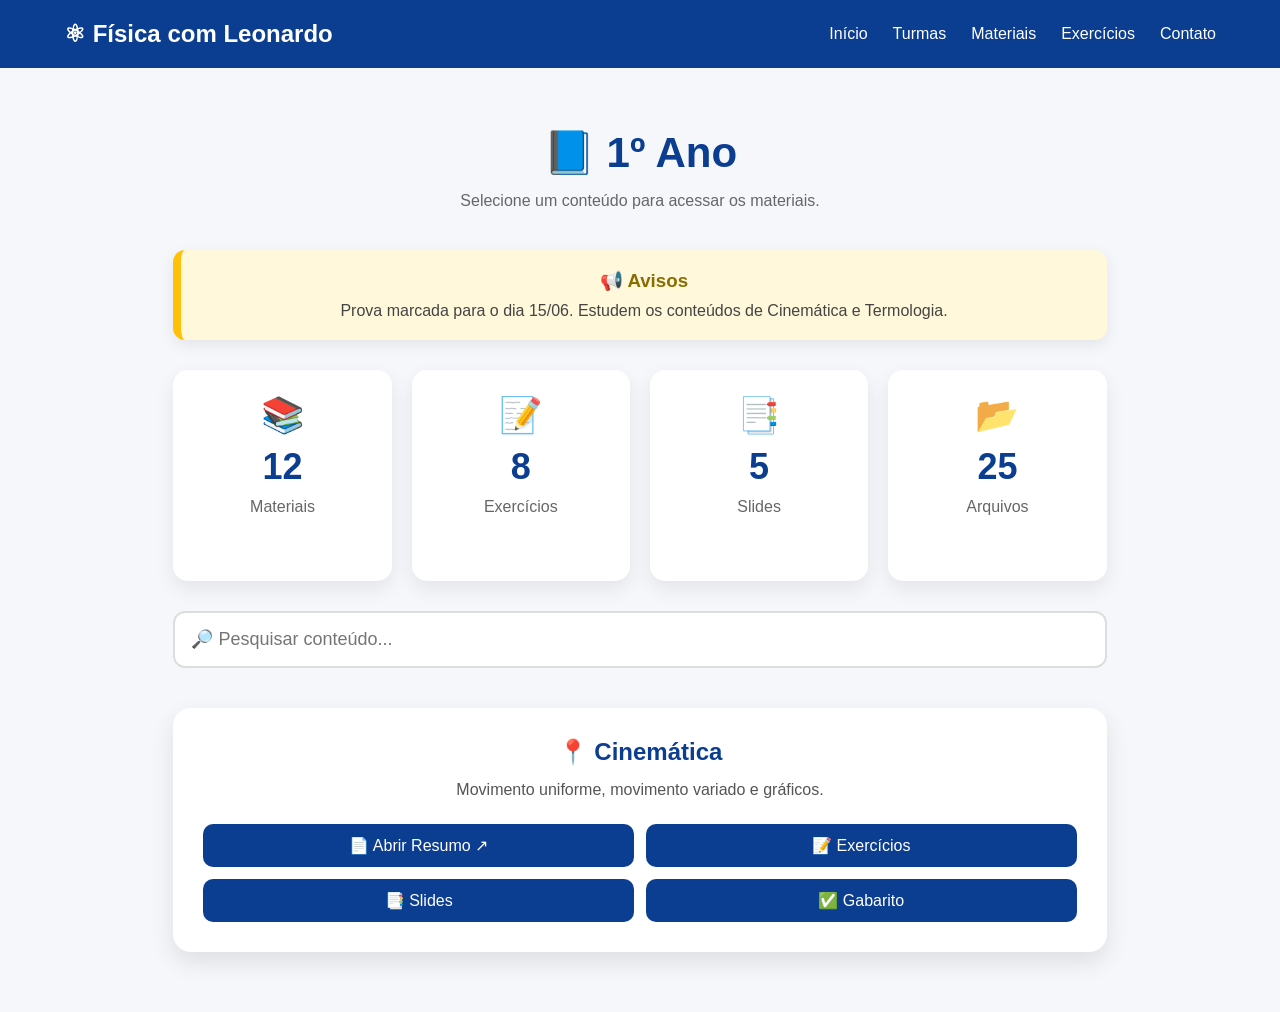
==== turmas/1ano.html @ 88575f0d "Primeira versão do Portal do Professor Leonardo" ====
<!DOCTYPE html>
<html lang="pt-BR">

<head>

<meta charset="UTF-8">
<meta name="viewport" content="width=device-width, initial-scale=1.0">

<title>1º Ano</title>

<link rel="stylesheet" href="../css/style.css">

</head>

<body>

<header>

<nav class="navbar">

<h2 class="logo">⚛ Física com Leonardo</h2>

<ul class="menu">

<li><a href="../index.html">Início</a></li>

<li><a href="../turmas.html">Turmas</a></li>

<li><a href="../materiais.html">Materiais</a></li>

<li><a href="../exercicios.html">Exercícios</a></li>

<li><a href="../contato.html">Contato</a></li>

</ul>

</nav>

</header>

<section class="pagina-turmas">

    <section class="pagina-turmas">

    <h1>📘 1º Ano</h1>

    <p class="subtitulo">
        Selecione um conteúdo para acessar os materiais.
    </p>

    <div class="aviso">

        <h3>📢 Avisos</h3>

        <p>
            Prova marcada para o dia 15/06. Estudem os conteúdos de Cinemática e Termologia.
        </p>

    </div>

    <div class="estatisticas">

    <div class="estatistica-card">
        <h2>📚</h2>
        <span>12</span>
        <p>Materiais</p>
    </div>

    <div class="estatistica-card">
        <h2>📝</h2>
        <span>8</span>
        <p>Exercícios</p>
    </div>

    <div class="estatistica-card">
        <h2>📑</h2>
        <span>5</span>
        <p>Slides</p>
    </div>

    <div class="estatistica-card">
        <h2>📂</h2>
        <span>25</span>
        <p>Arquivos</p>
    </div>

</div>

    <div class="pesquisa">

    <input
        type="text"
        id="pesquisa"
        placeholder="🔎 Pesquisar conteúdo..."
        onkeyup="pesquisarConteudo()">

</div>

    <div class="conteudos-grid">

        <div class="conteudo-card">

            <h2>📍 Cinemática</h2>

            <p>
                Movimento uniforme, movimento variado e gráficos.
            </p>

            <div class="botoes-download">

                <a href="../pdf/1ano/resumo-cinematica.pdf"
   target="_blank"
   rel="noopener noreferrer">
    📄 Abrir Resumo ↗
</a>

<a href="../pdf/1ano/lista-cinematica.pdf" target="_blank">
    📝 Exercícios
</a>

                <a href="#">
                    📑 Slides
                </a>

                <a href="#">
                    ✅ Gabarito
                </a>

            </div>

        </div>

    </div>

</section>

</body>

</html>
---- css/style.css ----
*{
    margin:0;
    padding:0;
    box-sizing:border-box;
}

body{

    font-family:Poppins,sans-serif;
    background:#f5f7fb;
    color:#333;

}

header{

     /* Substitua 'header' pelo nome da sua classe se for diferente, ex: .navbar */
    position: relative; /* ou 'fixed' / 'sticky' se ela já tiver um desses */
    z-index: 999; /* Um valor alto garante que ela fique no topo de tudo */

    background:#0b3d91;
    color:white;
    position:sticky;
    top:0;

}

.navbar{

    width:90%;
    max-width:1200px;

    margin:auto;

    display:flex;
    justify-content:space-between;
    align-items:center;

    padding:20px 0;

}

.logo{

    font-size:24px;

}

.menu{

    display:flex;
    list-style:none;
    gap:25px;

}

.menu a{

    color:white;
    text-decoration:none;
    transition:.3s;

}

.menu a:hover{

    color:#ffd54f;

}

.hero{

    height:75vh;

    display:flex;
    justify-content:center;
    align-items:center;

    text-align:center;

    background:linear-gradient(135deg,#0b3d91,#2b7de9);

    color:white;

}

.hero h1{

    font-size:50px;

}

.hero p{

    margin:20px auto;
    max-width:700px;

}

.botao{

    display:inline-block;

    background:#ffd54f;

    color:#222;

    padding:15px 30px;

    border-radius:30px;

    text-decoration:none;

    transition:.3s;

}

.botao:hover{

    transform:scale(1.05);

}

.cards{

    width:90%;
    max-width:800px;

    margin:70px auto;

    display:grid;

    grid-template-columns:repeat(auto-fit,minmax(280px,1fr));

    justify-content:center;

    gap:40px;

}

.card{

    background:white;

    padding:40px 30px;

    border-radius:18px;

    text-align:center;

    box-shadow:0 8px 20px rgba(0,0,0,.1);

    transition:.3s;

}

.card:hover{

    transform:translateY(-10px);

}

.sobre{

    width:80%;

    margin:80px auto;

    text-align:center;

}

.sobre h2{

    margin-bottom:20px;

}

footer{

    background:#0b3d91;

    color:white;

    text-align:center;

    padding:30px;

}

/* ===== Materiais ===== */

.materiais{

    width:90%;
    max-width:1200px;

    margin:80px auto;

    text-align:center;

}

.materiais h2{

    font-size:36px;
    color:#0b3d91;

}

.subtitulo{

    margin:15px 0 40px;
    color:#666;

}

.materiais-grid{

    display:grid;

    grid-template-columns:repeat(auto-fit,minmax(280px,1fr));

    gap:25px;

}

.material{

    background:white;

    padding:30px;

    border-radius:15px;

    box-shadow:0 5px 15px rgba(0,0,0,.08);

    transition:.3s;

}

.material:hover{

    transform:translateY(-8px);

}

.material h3{

    color:#0b3d91;

    margin-bottom:15px;

}

.material p{

    margin-bottom:25px;

    color:#555;

}

.material a{

    text-decoration:none;

    background:#0b3d91;

    color:white;

    padding:10px 20px;

    border-radius:25px;

    transition:.3s;

}

.material a:hover{

    background:#2b7de9;

}

/* Página de conteúdos */


.conteudo{

    width:85%;
    max-width:1000px;

    margin:60px auto;

}


.conteudo h1{

    color:#0b3d91;

    font-size:42px;

    margin-bottom:20px;

}


.conteudo h2{

    color:#0b3d91;

    margin-top:40px;

}



.topicos{

    display:grid;

    grid-template-columns:repeat(auto-fit,minmax(250px,1fr));

    gap:20px;

    margin-top:20px;

}



.topicos div{

    background:white;

    padding:25px;

    border-radius:15px;

    box-shadow:0 5px 15px rgba(0,0,0,.1);

}



.formula{

    background:#eef5ff;

    padding:25px;

    border-radius:15px;

    margin-top:20px;

    font-size:18px;

}

/* Página de Materiais */


.pagina-materiais{

    width:90%;
    max-width:1200px;

    margin:60px auto;

    text-align:center;

}



.pagina-materiais h1{

    font-size:42px;

    color:#0b3d91;

}



.lista-materiais{

    margin-top:50px;

    display:grid;

    grid-template-columns:repeat(auto-fit,minmax(280px,1fr));

    gap:30px;

}



.item-material{

    background:white;

    padding:30px;

    border-radius:15px;

    box-shadow:0 5px 15px rgba(0,0,0,.1);

    transition:.3s;

}



.item-material:hover{

    transform:translateY(-8px);

}



.item-material h2{

    color:#0b3d91;

}



.item-material p{

    margin:20px 0;

    color:#555;

}



.item-material a{

    text-decoration:none;

    background:#0b3d91;

    color:white;

    padding:12px 25px;

    border-radius:25px;

}



.item-material a:hover{

    background:#2b7de9;

}

/* Página de Exercícios */


.pagina-exercicios{

    width:90%;
    max-width:1200px;

    margin:60px auto;

    text-align:center;

}



.pagina-exercicios h1{

    color:#0b3d91;

    font-size:42px;

}



.lista-exercicios{

    margin-top:50px;

    display:grid;

    grid-template-columns:repeat(auto-fit,minmax(280px,1fr));

    gap:30px;

}



.exercicio{

    background:white;

    padding:30px;

    border-radius:15px;

    box-shadow:0 5px 15px rgba(0,0,0,.1);

}



.exercicio h2{

    color:#0b3d91;

}



.exercicio p{

    margin:20px 0;

}



.exercicio button{

    background:#0b3d91;

    color:white;

    border:none;

    padding:12px 25px;

    border-radius:25px;

    cursor:pointer;

}



.exercicio button:hover{

    background:#2b7de9;

}

/* Botões de Download */


.download{

    display:block;

    margin-top:15px;

    background:#ffd54f !important;

    color:#222 !important;

}


.download:hover{

    background:#ffca28 !important;

}

/* ==========================
   Página Turmas
========================== */

.pagina-turmas{

    width:90%;
    max-width:1200px;

    margin:60px auto;

    text-align:center;

}

.pagina-turmas h1{

    color:#0b3d91;

    font-size:42px;

    margin-bottom:15px;

}

.pagina-turmas p{

    color:#666;

    margin-bottom:40px;

}

.lista-turmas{

    display:grid;

    grid-template-columns:repeat(auto-fit,minmax(280px,1fr));

    gap:30px;

}

.turma{

    background:white;

    padding:30px;

    border-radius:15px;

    box-shadow:0 5px 15px rgba(0,0,0,.1);

    transition:.3s;

}

.turma:hover{

    transform:translateY(-8px);

}

.turma h2{

    color:#0b3d91;

    margin-bottom:15px;

}

.turma p{

    margin-bottom:20px;

}

.turma a{

    display:inline-block;

    text-decoration:none;

    background:#0b3d91;

    color:white;

    padding:12px 25px;

    border-radius:25px;

    transition:.3s;

}

.turma a:hover{

    background:#2b7de9;

}
/* ===========================
   HERO 2.0
=========================== */

.hero{

    min-height:80vh;

    display:flex;

    justify-content:center;

    align-items:center;

    text-align:center;

    padding:40px;

    background:linear-gradient(135deg,#0b3d91,#2b7de9);

    color:white;

}

.hero-texto{

    max-width:800px;

}

.destaque{

    display:inline-block;

    background:rgba(255,255,255,.2);

    padding:10px 18px;

    border-radius:30px;

    margin-bottom:25px;

    font-size:15px;

}

.hero h1{

    font-size:60px;

    margin-bottom:20px;

}

.hero p{

    font-size:20px;

    line-height:1.7;

    margin-bottom:35px;

}

.hero-botoes{

    display:flex;

    justify-content:center;

    gap:20px;

    flex-wrap:wrap;

}

.botao-secundario{

    background:white;

    color:#0b3d91;

    padding:15px 30px;

    border-radius:30px;

    text-decoration:none;

    font-weight:bold;

    transition:.3s;

}

.botao-secundario:hover{

    transform:scale(1.05);

}

/* ==========================
   Conteúdos das Turmas
========================== */

.conteudos-grid{

    width:90%;
    max-width:1200px;

    margin:40px auto;

    display:grid;

    grid-template-columns:repeat(auto-fit,minmax(350px,1fr));

    gap:30px;

}

.conteudo-card{

    background:white;

    border-radius:18px;

    padding:30px;

    box-shadow:0 10px 25px rgba(0,0,0,.1);

    transition:.3s;

}

.conteudo-card:hover{

    transform:translateY(-8px);

}

.conteudo-card h2{

    color:#0b3d91;

    margin-bottom:15px;

}

.conteudo-card p{

    color:#555;

    margin-bottom:25px;

}

.botoes-download{

    display:grid;

    grid-template-columns:1fr 1fr;

    gap:12px;

}

.botoes-download a{

    text-decoration:none;

    text-align:center;

    background:#0b3d91;

    color:white;

    padding:12px;

    border-radius:10px;

    transition:.3s;

}

.botoes-download a:hover{

    background:#2b7de9;

}

/*==========================
      Avisos da Turma
==========================*/

.aviso{

    width:90%;
    max-width:1200px;

    margin:30px auto;

    background:#fff8db;

    border-left:8px solid #ffc107;

    padding:20px 25px;

    border-radius:12px;

    box-shadow:0 5px 15px rgba(0,0,0,.08);

}

.aviso h3{

    margin-bottom:10px;

    color:#8a6d00;

}

.aviso p{

    margin:0;

    color:#444;

}

/*==========================
      Barra de Pesquisa
==========================*/

.pesquisa{

    width:90%;

    max-width:1200px;

    margin:30px auto;

}

.pesquisa input{

    width:100%;

    padding:16px;

    border-radius:12px;

    border:2px solid #ddd;

    font-size:18px;

    outline:none;

}

.pesquisa input:focus{

    border-color:#0b3d91;

}

/*==========================
      Estatísticas
==========================*/

.estatisticas{

    width:90%;
    max-width:1200px;

    margin:30px auto;

    display:grid;

    grid-template-columns:repeat(auto-fit,minmax(180px,1fr));

    gap:20px;

}

.estatistica-card{

    background:white;

    border-radius:15px;

    padding:25px;

    text-align:center;

    box-shadow:0 8px 20px rgba(0,0,0,.08);

    transition:.3s;

}

.estatistica-card:hover{

    transform:translateY(-6px);

}

.estatistica-card h2{

    font-size:35px;

    margin-bottom:10px;

}

.estatistica-card span{

    display:block;

    font-size:36px;

    font-weight:bold;

    color:#0b3d91;

}

.estatistica-card p{

    margin-top:10px;

    color:#666;

}

/*==========================
        CONTATO
==========================*/

.contato{

    width:90%;
    max-width:900px;

    margin:60px auto;

    text-align:center;

}

.contato-card{

    margin-top:40px;

    background:white;

    padding:40px;

    border-radius:20px;

    box-shadow:0 10px 25px rgba(0,0,0,.1);

}

.contato-card h2{

    color:#0b3d91;

    margin-bottom:25px;

}

.contato-card p{

    font-size:18px;

    margin:12px 0;

}
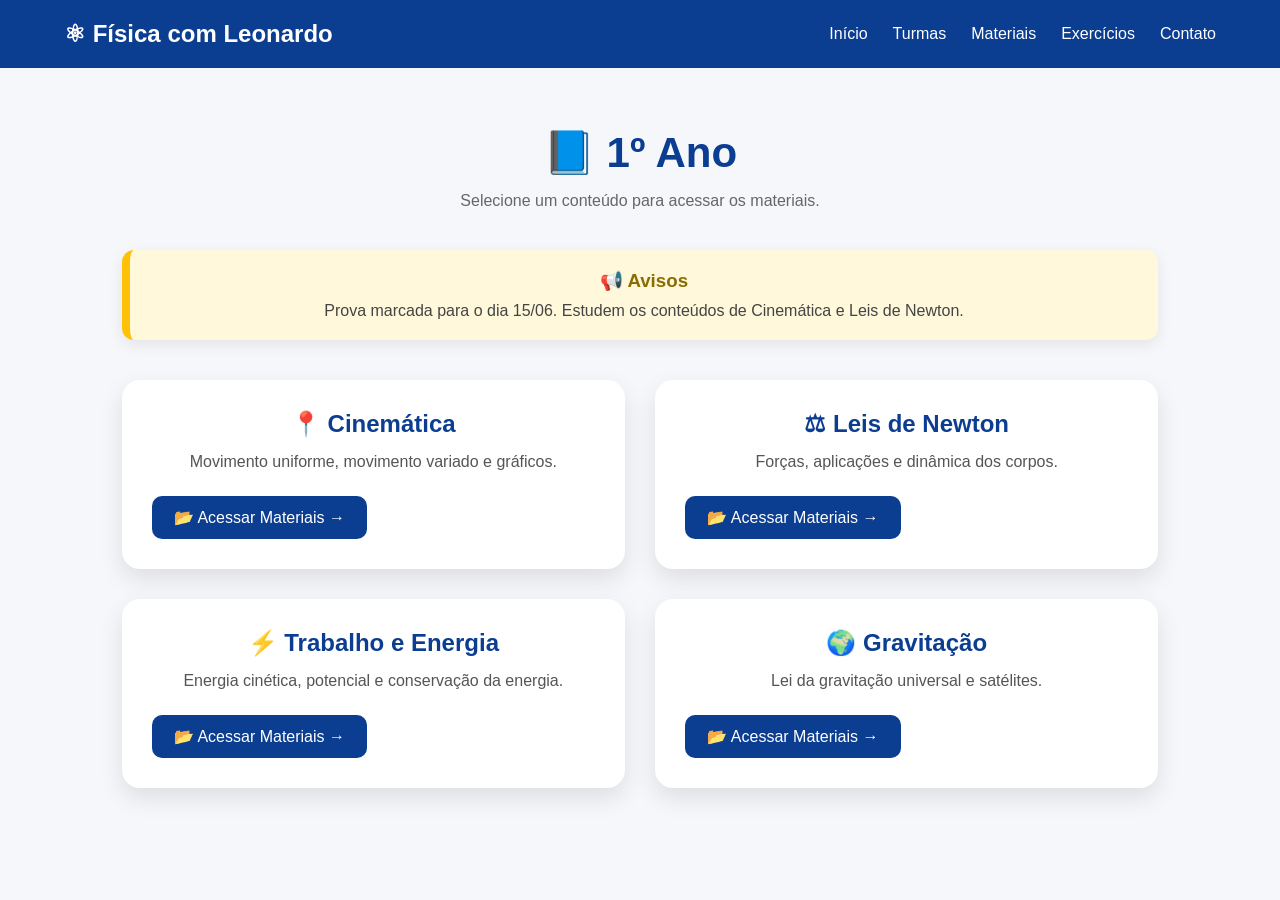
==== commit 78efd8e6: "Adicionando novos materiais" ====
--- a/turmas/1ano.html
+++ b/turmas/1ano.html
@@ -40,99 +40,93 @@
 
 <section class="pagina-turmas">
 
-    <section class="pagina-turmas">
+<h1>📘 1º Ano</h1>
 
-    <h1>📘 1º Ano</h1>
+<p class="subtitulo">
+Selecione um conteúdo para acessar os materiais.
+</p>
 
-    <p class="subtitulo">
-        Selecione um conteúdo para acessar os materiais.
-    </p>
+<div class="aviso">
 
-    <div class="aviso">
+<h3>📢 Avisos</h3>
 
-        <h3>📢 Avisos</h3>
-
-        <p>
-            Prova marcada para o dia 15/06. Estudem os conteúdos de Cinemática e Termologia.
-        </p>
-
-    </div>
-
-    <div class="estatisticas">
-
-    <div class="estatistica-card">
-        <h2>📚</h2>
-        <span>12</span>
-        <p>Materiais</p>
-    </div>
-
-    <div class="estatistica-card">
-        <h2>📝</h2>
-        <span>8</span>
-        <p>Exercícios</p>
-    </div>
-
-    <div class="estatistica-card">
-        <h2>📑</h2>
-        <span>5</span>
-        <p>Slides</p>
-    </div>
-
-    <div class="estatistica-card">
-        <h2>📂</h2>
-        <span>25</span>
-        <p>Arquivos</p>
-    </div>
+<p>
+Prova marcada para o dia 15/06. Estudem os conteúdos de Cinemática e Leis de Newton.
+</p>
 
 </div>
 
-    <div class="pesquisa">
+<div class="conteudos-grid">
 
-    <input
-        type="text"
-        id="pesquisa"
-        placeholder="🔎 Pesquisar conteúdo..."
-        onkeyup="pesquisarConteudo()">
+<div class="conteudo-card">
+
+<h2>📍 Cinemática</h2>
+
+<p>Movimento uniforme, movimento variado e gráficos.</p>
+
+<div class="botoes-download">
+
+<a href="../paginas/materias/cinematica.html">
+📂 Acessar Materiais →
+</a>
 
 </div>
 
-    <div class="conteudos-grid">
+</div>
 
-        <div class="conteudo-card">
+<div class="conteudo-card">
 
-            <h2>📍 Cinemática</h2>
+<h2>⚖ Leis de Newton</h2>
 
-            <p>
-                Movimento uniforme, movimento variado e gráficos.
-            </p>
+<p>Forças, aplicações e dinâmica dos corpos.</p>
 
-            <div class="botoes-download">
+<div class="botoes-download">
 
-                <a href="../pdf/1ano/resumo-cinematica.pdf"
-   target="_blank"
-   rel="noopener noreferrer">
-    📄 Abrir Resumo ↗
+<a href="../paginas/materias/newton.html">
+📂 Acessar Materiais →
 </a>
 
-<a href="../pdf/1ano/lista-cinematica.pdf" target="_blank">
-    📝 Exercícios
+</div>
+
+</div>
+
+<div class="conteudo-card">
+
+<h2>⚡ Trabalho e Energia</h2>
+
+<p>Energia cinética, potencial e conservação da energia.</p>
+
+<div class="botoes-download">
+
+<a href="../paginas/materias/trabalho-energia.html">
+📂 Acessar Materiais →
 </a>
 
-                <a href="#">
-                    📑 Slides
-                </a>
+</div>
 
-                <a href="#">
-                    ✅ Gabarito
-                </a>
+</div>
 
-            </div>
+<div class="conteudo-card">
 
-        </div>
+<h2>🌍 Gravitação</h2>
 
-    </div>
+<p>Lei da gravitação universal e satélites.</p>
+
+<div class="botoes-download">
+
+<a href="../paginas/materias/gravitacao.html">
+📂 Acessar Materiais →
+</a>
+
+</div>
+
+</div>
+
+</div>
 
 </section>
+
+<script src="../js/script.js"></script>
 
 </body>
 
--- a/css/style.css
+++ b/css/style.css
@@ -1055,4 +1055,78 @@
 
     margin:12px 0;
 
+}
+
+/* ===========================
+   PÁGINA DAS MATÉRIAS
+=========================== */
+
+.categoria-material{
+
+background:#fff;
+
+padding:25px;
+
+margin:30px auto;
+
+border-radius:12px;
+
+box-shadow:0 5px 15px rgba(0,0,0,.08);
+
+max-width:900px;
+
+}
+
+.categoria-material h2{
+
+color:#1d4ed8;
+
+margin-bottom:20px;
+
+}
+
+.arquivo{
+
+display:flex;
+
+justify-content:space-between;
+
+align-items:center;
+
+padding:12px 0;
+
+border-bottom:1px solid #ddd;
+
+}
+
+.arquivo:last-child{
+
+border-bottom:none;
+
+}
+
+.arquivo a{
+
+background:#2563eb;
+
+color:white;
+
+padding:8px 18px;
+
+border-radius:8px;
+
+text-decoration:none;
+
+font-weight:600;
+
+transition:.3s;
+
+}
+
+.arquivo a:hover{
+
+background:#1d4ed8;
+
+transform:scale(1.05);
+
 }
